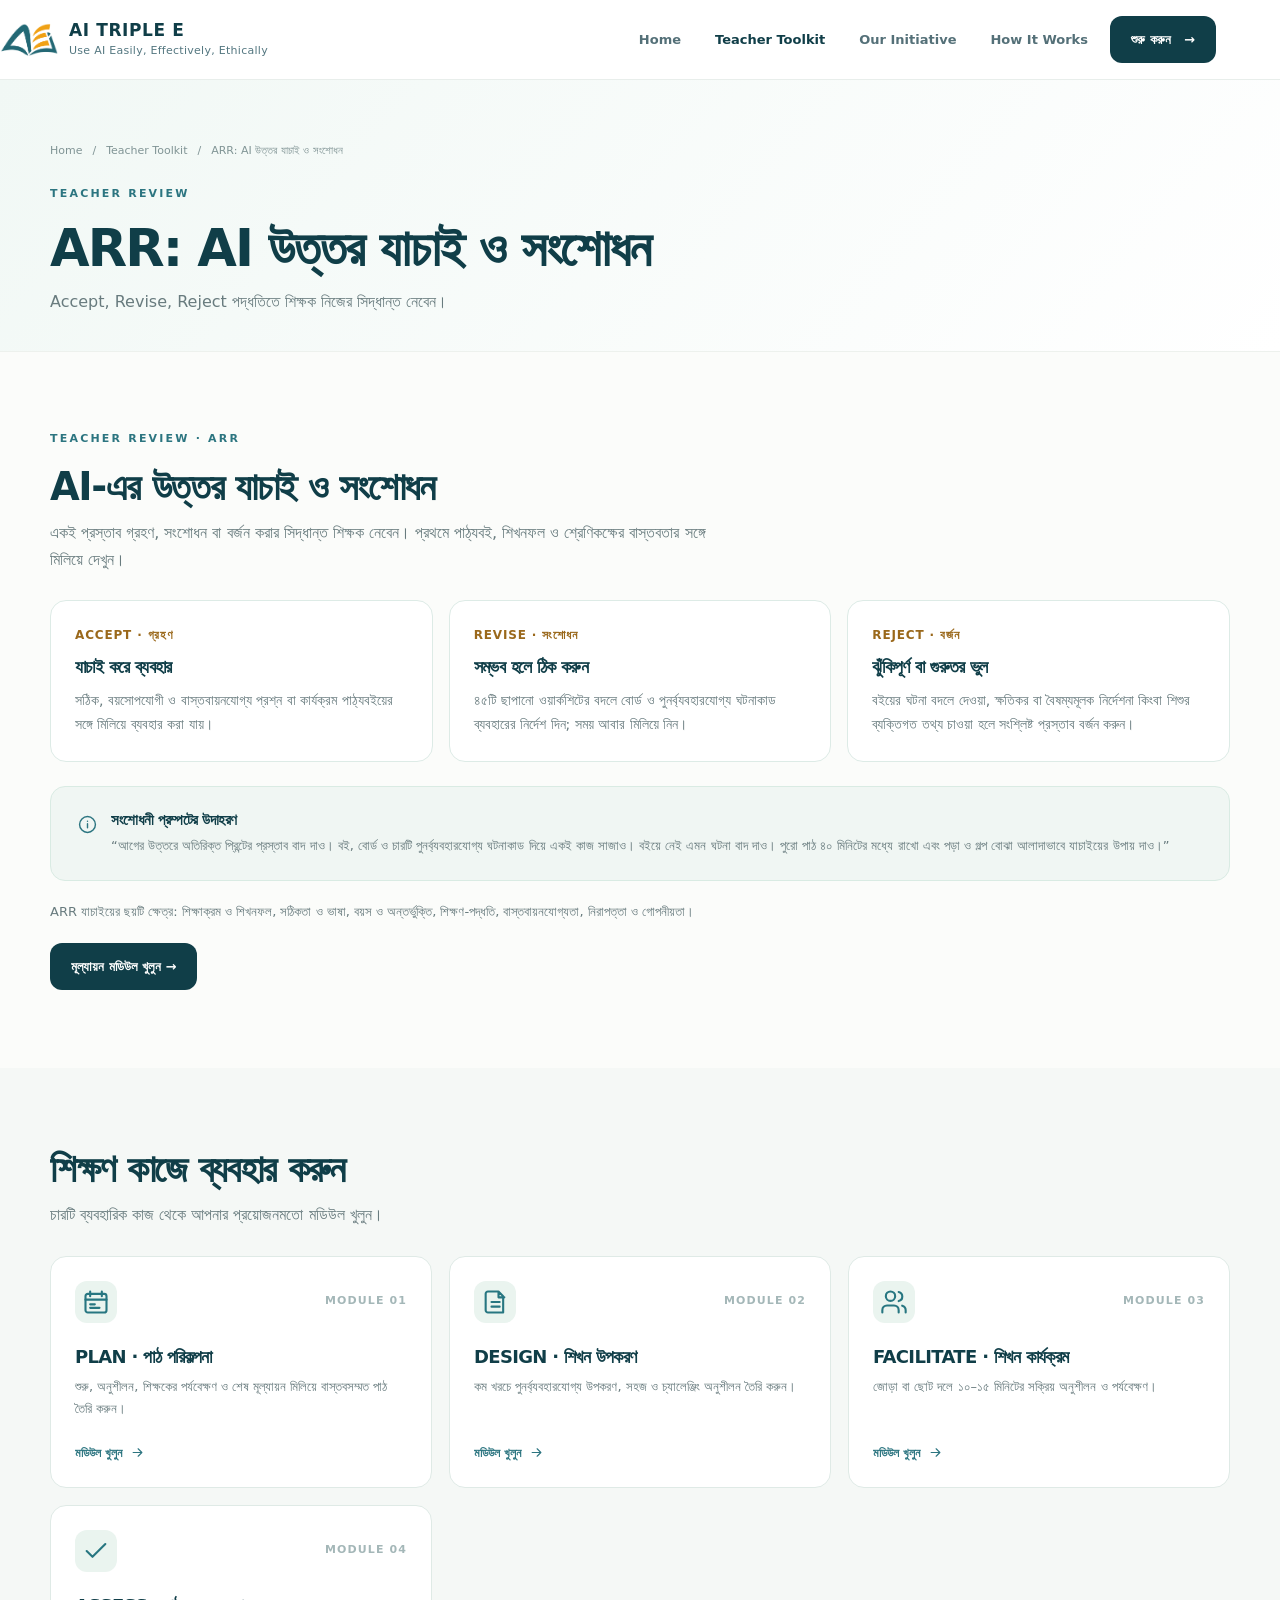
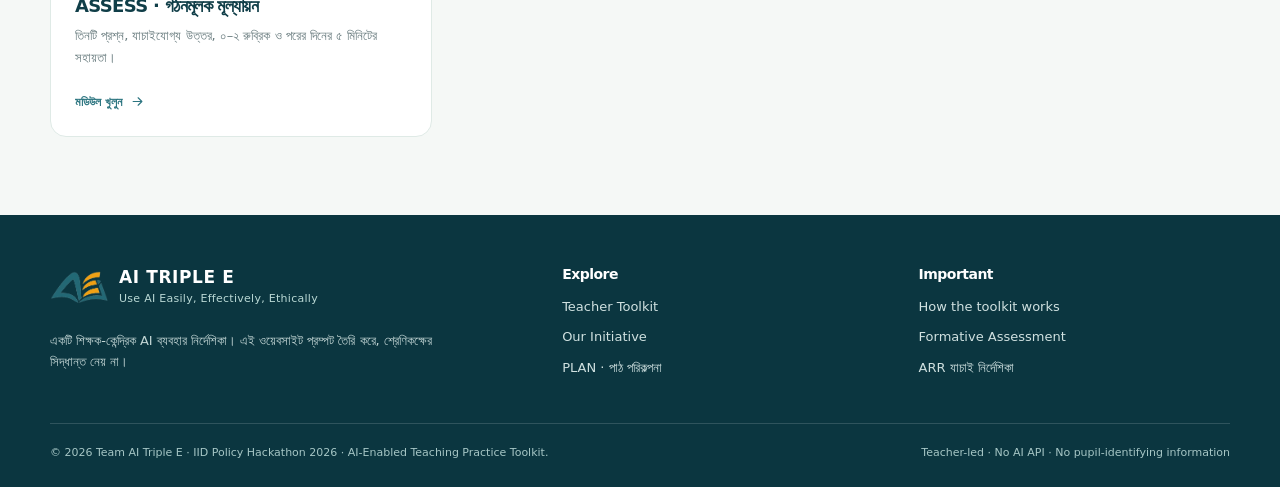
==== arr.html @ d8621226 "Add files via upload" ====
<!doctype html><html lang="bn"><head><meta charset="utf-8"/><meta content="width=device-width, initial-scale=1" name="viewport"/><meta content="#103e48" name="theme-color"/><meta content="AI Triple E: a teacher-led prompt toolkit for Bangladesh primary classrooms." name="description"/><title>ARR: AI উত্তর যাচাই ও সংশোধন | AI Triple E</title><link href="assets/img/logo-mark.png" rel="icon" type="image/png"/><link href="assets/css/site.css" rel="stylesheet"/></head><body><a href="#main" class="skip">মূল অংশে যান</a><header class="site-header"><div class="wrap--wide header-inner"><a aria-label="AI Triple E homepage" class="brand" href="index.html"><img alt="" class="brand-mark" src="assets/img/logo-mark.png"/><span class="brand-words"><strong>AI TRIPLE E</strong><small>Use AI Easily, Effectively, Ethically</small></span></a><nav aria-label="Main navigation" class="main-nav" id="main-nav"><a href="index.html">Home</a><a aria-current="page" href="toolkit.html">Teacher Toolkit</a><a href="initiative.html">Our Initiative</a><a href="toolkit.html#how">How It Works</a></nav><div class="header-actions"><a class="nav-btn" href="toolkit.html">শুরু করুন   →</a><button aria-controls="main-nav" aria-expanded="false" aria-label="Open menu" class="menu-btn" id="menu-toggle"></button></div></div></header><main id="main"><section class="page-head"><div class="wrap"><div class="breadcrumb"><a href="index.html">Home</a><span>/</span><a href="toolkit.html">Teacher Toolkit</a><span>/</span>ARR: AI উত্তর যাচাই ও সংশোধন</div><div class="eyebrow" style="margin-top:25px">TEACHER REVIEW</div><h1>ARR: AI উত্তর যাচাই ও সংশোধন</h1><p>Accept, Revise, Reject পদ্ধতিতে শিক্ষক নিজের সিদ্ধান্ত নেবেন।</p></div></section><section aria-labelledby="arr-revision-heading" class="section teacher-guidance" >
<div class="wrap">
<div class="section-head"><div>
<div class="eyebrow">TEACHER REVIEW · ARR</div>
<h2 id="arr-revision-heading">AI-এর উত্তর যাচাই ও সংশোধন</h2>
<p>একই প্রস্তাব গ্রহণ, সংশোধন বা বর্জন করার সিদ্ধান্ত শিক্ষক নেবেন। প্রথমে পাঠ্যবই, শিখনফল ও শ্রেণিকক্ষের বাস্তবতার সঙ্গে মিলিয়ে দেখুন।</p>
</div></div>
<div class="teaching-guide-grid teaching-guide-grid--three">
<div class="teaching-guide-card"><span>ACCEPT · গ্রহণ</span><h3>যাচাই করে ব্যবহার</h3><p>সঠিক, বয়সোপযোগী ও বাস্তবায়নযোগ্য প্রশ্ন বা কার্যক্রম পাঠ্যবইয়ের সঙ্গে মিলিয়ে ব্যবহার করা যায়।</p></div>
<div class="teaching-guide-card"><span>REVISE · সংশোধন</span><h3>সম্ভব হলে ঠিক করুন</h3><p>৪৫টি ছাপানো ওয়ার্কশিটের বদলে বোর্ড ও পুনর্ব্যবহারযোগ্য ঘটনাকাড ব্যবহারের নির্দেশ দিন; সময় আবার মিলিয়ে নিন।</p></div>
<div class="teaching-guide-card"><span>REJECT · বর্জন</span><h3>ঝুঁকিপূর্ণ বা গুরুতর ভুল</h3><p>বইয়ের ঘটনা বদলে দেওয়া, ক্ষতিকর বা বৈষম্যমূলক নির্দেশনা কিংবা শিশুর ব্যক্তিগত তথ্য চাওয়া হলে সংশ্লিষ্ট প্রস্তাব বর্জন করুন।</p></div>
</div>
<div class="info-panel" style="margin-top:24px"><span data-icon="info"></span><div>
<h3>সংশোধনী প্রম্পটের উদাহরণ</h3>
<p>“আগের উত্তরে অতিরিক্ত প্রিন্টের প্রস্তাব বাদ দাও। বই, বোর্ড ও চারটি পুনর্ব্যবহারযোগ্য ঘটনাকাড দিয়ে একই কাজ সাজাও। বইয়ে নেই এমন ঘটনা বাদ দাও। পুরো পাঠ ৪০ মিনিটের মধ্যে রাখো এবং পড়া ও গল্প বোঝা আলাদাভাবে যাচাইয়ের উপায় দাও।”</p>
</div></div>
<p class="teacher-guide-footnote">ARR যাচাইয়ের ছয়টি ক্ষেত্র: শিক্ষাক্রম ও শিখনফল, সঠিকতা ও ভাষা, বয়স ও অন্তর্ভুক্তি, শিক্ষণ-পদ্ধতি, বাস্তবায়নযোগ্যতা, নিরাপত্তা ও গোপনীয়তা।</p>
<a class="btn btn--primary" href="assess.html">মূল্যায়ন মডিউল খুলুন →</a>
</div>
</section><section class="section surface-soft"><div class="wrap"><div class="section-head"><div><h2>শিক্ষণ কাজে ব্যবহার করুন</h2><p>চারটি ব্যবহারিক কাজ থেকে আপনার প্রয়োজনমতো মডিউল খুলুন।</p></div></div><div id="module-grid" class="modules-grid"></div></div></section></main><footer class="footer"><div class="wrap footer-main"><div><div class="brand" style="margin-bottom:20px"><img alt="" class="brand-mark" src="assets/img/logo-mark.png"><div class="brand-words"><strong style="color:#fff">AI TRIPLE E</strong><small style="color:#b9d8d4">Use AI Easily, Effectively, Ethically</small></div></img></div><p>একটি শিক্ষক-কেন্দ্রিক AI ব্যবহার নির্দেশিকা। এই ওয়েবসাইট প্রম্পট তৈরি করে, শ্রেণিকক্ষের সিদ্ধান্ত নেয় না।</p></div><div><h3>Explore</h3><a href="toolkit.html">Teacher Toolkit</a><a href="initiative.html">Our Initiative</a><a href="plan.html">PLAN · পাঠ পরিকল্পনা</a></div><div><h3>Important</h3><a href="toolkit.html#how">How the toolkit works</a><a href="assess.html">Formative Assessment</a><a href="arr.html">ARR যাচাই নির্দেশিকা</a></div></div><div class="wrap footer-bottom"><span>© <span data-current-year="">2026</span> Team AI Triple E · IID Policy Hackathon 2026 · AI-Enabled Teaching Practice Toolkit.</span><span>Teacher-led · No AI API · No pupil-identifying information</span></div></footer><script defer src="assets/js/data.js"></script><script defer src="assets/js/ui.js"></script></body></html>
---- assets/css/site.css ----
:root{--ink:#103e48;--ink2:#164d57;--teal:#2c7580;--teal2:#eaf4f2;--orange:#f3a61a;--orange2:#fff4de;--paper:#fbfcfa;--white:#fff;--muted:#687b7e;--line:#dde7e4;--line2:#c7dad4;--soft:#f3f7f5;--shadow:0 18px 60px rgba(15,55,60,.075);--radius:18px;--navh:80px}
*,*:before,*:after{box-sizing:border-box}html{scroll-behavior:smooth}body{margin:0;background:var(--paper);color:#183b43;font:16px/1.67 Inter,"Noto Sans Bengali",system-ui,-apple-system,BlinkMacSystemFont,"Segoe UI",sans-serif;-webkit-font-smoothing:antialiased}button,input,textarea,select{font:inherit}a{color:inherit;text-decoration:none}button{cursor:pointer}img{display:block;max-width:100%}svg{display:block}h1,h2,h3,h4,p{margin-top:0}h1,h2,h3{color:var(--ink);letter-spacing:-.037em}h1{font-size:clamp(2.3rem,4.65vw,4.55rem);line-height:1.12}h2{font-size:clamp(1.65rem,3vw,2.7rem);line-height:1.22}h3{font-size:1.2rem;line-height:1.36}p{color:var(--muted)}ul{padding-left:1.3em}.wrap{width:min(1180px,calc(100% - 64px));margin:auto}.wrap--wide{width:min(1250px,calc(100% - 64px))}.eyebrow{font-size:11px;letter-spacing:.2em;font-weight:800;text-transform:uppercase;color:var(--teal);margin-bottom:16px}.eyebrow--white{color:#b9d8d6}.section{padding:78px 0}.section--tight{padding:56px 0}.section-head{display:flex;align-items:end;justify-content:space-between;gap:22px;margin-bottom:27px}.section-head h2{margin-bottom:9px}.section-head p{margin-bottom:0;max-width:670px}.small{font-size:13px}.muted{color:var(--muted)}.top-caption{font-size:12px;letter-spacing:.06em}.accent{color:var(--teal)}.orange{color:var(--orange)}.lead{font-size:18px;line-height:1.8;max-width:640px}.skip{position:absolute;left:-9999px;top:8px;z-index:9999;background:#fff;padding:12px}.skip:focus{left:12px}
.site-header{height:var(--navh);background:#fff;border-bottom:1px solid #e8eeeb;position:sticky;top:0;z-index:70}.header-inner{display:flex;align-items:center;justify-content:space-between;height:100%;gap:22px}.brand{display:flex;align-items:center;gap:11px;min-width:0}.brand-mark{width:58px;height:45px;object-fit:contain}.brand-words{line-height:1.16}.brand-words strong{display:block;font-size:17px;letter-spacing:.035em;color:var(--ink);font-weight:850}.brand-words small{display:block;font-size:11px;letter-spacing:.025em;color:#547780;margin-top:5px}.main-nav{display:flex;align-items:center;gap:34px;margin-left:auto}.main-nav a{font-size:13px;color:#547078;font-weight:650;transition:color .2s}.main-nav a:hover,.main-nav a[aria-current="page"]{color:var(--ink)}.header-actions{display:flex;gap:10px;align-items:center}.nav-btn,.btn{border:1px solid transparent;border-radius:12px;display:inline-flex;align-items:center;justify-content:center;gap:10px;min-height:47px;padding:11px 20px;font-weight:730;font-size:13px;white-space:nowrap;transition:background .18s,border-color .18s,transform .18s,color .18s}.nav-btn:hover,.btn:hover{transform:translateY(-1px)}.nav-btn{background:var(--ink);color:#fff}.nav-btn:hover,.btn--primary:hover{background:#245966}.btn--primary{background:var(--ink);color:#fff}.btn--outline{background:#fff;border-color:#b7cfca;color:var(--ink)}.btn--outline:hover{background:#f5faf7;border-color:#8db6b0}.btn--soft{background:var(--soft);color:var(--ink);border-color:var(--line)}.btn--quiet{background:transparent;color:var(--ink);border-color:transparent}.btn--orange{background:var(--orange);color:#163d43}.btn--orange:hover{background:#efb23c}.btn--block{width:100%}.btn--sm{min-height:39px;padding:9px 14px}.btn:disabled{opacity:.46;cursor:not-allowed;transform:none}.menu-btn{display:none;min-height:44px;min-width:44px;background:#fff;border:1px solid var(--line);border-radius:10px;color:var(--ink);padding:8px}.icon{width:19px;height:19px;flex:none;stroke:currentColor;stroke-width:1.8;fill:none;stroke-linecap:round;stroke-linejoin:round;display:inline-block;vertical-align:middle}.icon--lg{width:28px;height:28px}.icon--xl{width:34px;height:34px}.icon--sm{width:15px;height:15px}.pill{display:inline-flex;align-items:center;gap:8px;border:1px solid var(--line);border-radius:100px;padding:7px 12px;color:#4c7277;font-size:11px;font-weight:700;background:rgba(255,255,255,.92)}.label-caps{font-size:11px;font-weight:800;letter-spacing:.13em;text-transform:uppercase;color:#607b7f}
.home-hero{padding:88px 0 72px;background:radial-gradient(ellipse at 7% 5%,#edf6f2 0,transparent 48%),linear-gradient(115deg,#fbfcfb 58%,#f6f8f1);border-bottom:1px solid var(--line);overflow:hidden}.hero-grid{display:grid;grid-template-columns:1.04fr .96fr;gap:70px;align-items:center}.hero-eyebrow{display:inline-flex;align-items:center;gap:10px;background:#e9f3ef;color:#246c71;border:1px solid #d9e9e2;border-radius:50px;padding:9px 14px;font-size:11px;font-weight:800;letter-spacing:.13em;text-transform:uppercase;margin-bottom:25px}.hero-eyebrow .spark{width:6px;height:6px;border-radius:50%;background:var(--orange)}.hero-copy h1{margin-bottom:22px}.hero-copy h1 span{color:var(--teal)}.hero-copy p{max-width:570px;margin-bottom:28px}.hero-cta{display:flex;flex-wrap:wrap;gap:12px;align-items:center}.hero-support{display:flex;align-items:center;gap:14px;flex-wrap:wrap;margin-top:27px}.hero-support span{font-size:12px;color:#638084}.hero-support b{color:#24545b}.hero-visual{position:relative;max-width:520px;width:100%;margin-inline:auto}.visual-halo{position:absolute;width:540px;height:540px;border-radius:50%;background:linear-gradient(155deg,#dcebe3,#fff7e8);top:-60px;left:15px;filter:blur(5px);opacity:.75}.workbench{position:relative;background:#fff;border:1px solid #dce8e2;border-radius:23px;box-shadow:0 30px 75px rgba(11,62,67,.14);padding:26px;transform:rotate(0deg)}.workbench-head{display:flex;align-items:center;gap:13px;padding-bottom:20px;border-bottom:1px solid var(--line)}.workbench-icon{width:46px;height:46px;border-radius:13px;background:#eaf4ef;display:flex;align-items:center;justify-content:center;color:var(--teal)}.workbench-head strong{font-size:16px;color:var(--ink);line-height:1.3}.workbench-head small{display:block;color:#809395;font-size:11px;margin-top:3px}.workbench-steps{display:grid;grid-template-columns:repeat(3,1fr);gap:7px;padding:20px 0}.workbench-step{font-size:10px;font-weight:750;color:#92a2a2;display:flex;align-items:center;gap:6px}.workbench-step .round{border-radius:50%;width:22px;height:22px;background:#eaf0ec;display:inline-flex;align-items:center;justify-content:center;color:#718a8c}.workbench-step.is-active{color:var(--ink)}.workbench-step.is-active .round{background:var(--teal);color:#fff}.demo-field{margin-bottom:13px}.demo-label{height:8px;width:88px;background:#a4b8b6;border-radius:30px;margin-bottom:8px}.demo-control{border:1px solid #dce9e5;border-radius:9px;padding:11px 13px;font-size:12px;color:#3c6169;background:#fbfdfb;display:flex;justify-content:space-between;align-items:center}.demo-field.split{display:grid;grid-template-columns:1fr 1fr;gap:12px}.demo-field.split .demo-label{width:60px}.workbench-btn{margin-top:17px;background:#0f4851;color:white;padding:13px;border-radius:9px;display:flex;align-items:center;justify-content:center;gap:9px;font-size:12px;font-weight:800}.float-tag{position:absolute;right:-23px;bottom:56px;background:#fff;border:1px solid #e5ede9;border-radius:12px;padding:13px 15px;box-shadow:0 12px 30px rgba(12,60,62,.12);display:flex;align-items:center;gap:9px;color:#245962;font-size:12px;font-weight:800}.float-tag svg{color:#2c8b7b}.mini-rule{margin-top:18px;height:1px;background:var(--line)}
.path-section{background:#fff}.path-grid{display:grid;grid-template-columns:1fr 1fr;gap:22px}.path-card{position:relative;background:#f7faf9;border:1px solid #e3ebe8;border-radius:20px;padding:34px;min-height:285px;overflow:hidden;transition:transform .2s,box-shadow .2s}.path-card:hover{transform:translateY(-3px);box-shadow:var(--shadow)}.path-card--amber{background:#fff9ef;border-color:#f2e7d4}.path-card .path-icon{width:52px;height:52px;border-radius:15px;background:#e1f0eb;color:#2d7881;display:grid;place-items:center;margin-bottom:22px}.path-card--amber .path-icon{background:#ffebc0;color:#ad6c16}.path-card h3{font-size:23px;margin:0 0 10px}.path-card p{font-size:14px;max-width:420px;margin-bottom:24px}.arrow-link{display:inline-flex;align-items:center;gap:10px;color:var(--ink);font-weight:800;font-size:13px}.path-card--amber .arrow-link{color:#986117}.path-counter{position:absolute;top:28px;right:32px;font-weight:800;font-size:12px;letter-spacing:.1em;opacity:.45}.modules-grid{display:grid;grid-template-columns:repeat(3,1fr);gap:17px}.module-card{background:white;border:1px solid #dfeae6;border-radius:16px;padding:24px;position:relative;min-height:232px;display:flex;flex-direction:column;transition:box-shadow .18s,transform .18s,border-color .18s}.module-card:hover{box-shadow:0 17px 35px rgba(16,57,60,.09);transform:translateY(-3px);border-color:#b8d0c8}.module-card-top{display:flex;align-items:center;justify-content:space-between;margin-bottom:22px}.module-card-icon{width:42px;height:42px;display:flex;align-items:center;justify-content:center;background:#eaf4ef;border-radius:12px;color:#277681}.module-card-no{font-size:11px;font-weight:800;color:#a4b7b8;letter-spacing:.1em}.module-card h3{font-size:18px;margin:0 0 7px}.module-card .sub{font-size:13px;line-height:1.7;margin:0 0 20px;flex:1}.module-card .go{font-size:12px;font-weight:800;color:var(--teal);display:inline-flex;gap:8px;align-items:center}.surface-soft{background:#f5f8f6}.how-grid{display:grid;grid-template-columns:repeat(4,1fr);gap:20px}.how-step{padding:8px 14px 8px 0}.how-step span{display:block;color:var(--orange);font-size:12px;font-weight:800;letter-spacing:.1em;margin-bottom:14px}.how-step h3{font-size:17px;margin-bottom:7px}.how-step p{font-size:13px;line-height:1.75}.ethics-strip{background:var(--ink);color:#fff;padding:30px 0}.ethics-inner{display:flex;align-items:center;gap:20px}.ethics-inner .ethics-ico{width:54px;height:54px;display:grid;place-items:center;background:#275d64;border-radius:14px;color:#e2f3ed}.ethics-inner strong{font-size:17px;display:block;margin-bottom:4px}.ethics-inner p{font-size:12px;color:#c3d9d8;margin:0}.ethics-inner .btn{margin-left:auto;flex:none}.footer{background:#0b3640;color:#d6e4e1;padding:50px 0 25px}.footer-main{display:grid;grid-template-columns:1.5fr 1fr 1fr;gap:45px}.footer h3{color:#fff;font-size:14px;margin-bottom:12px}.footer p{color:#c2d5d4;font-size:13px;max-width:410px}.footer a{display:block;color:#d0e1e0;font-size:13px;margin:9px 0}.footer-bottom{border-top:1px solid rgba(255,255,255,.15);padding-top:20px;margin-top:35px;color:#a6c6c5;font-size:11px;display:flex;justify-content:space-between;gap:15px;flex-wrap:wrap}
.page-head{padding:62px 0 35px;background:linear-gradient(130deg,#f1f8f5,#fff);border-bottom:1px solid #edf1ed}.page-head h1{font-size:clamp(2.1rem,4vw,3.2rem);margin:12px 0}.page-head p{max-width:720px;margin:0}.breadcrumb{display:flex;gap:10px;align-items:center;font-size:11px;color:#809495;flex-wrap:wrap}.breadcrumb a:hover{color:var(--teal)}.intro-text{max-width:770px;margin-top:12px}.filter-row{display:flex;gap:9px;flex-wrap:wrap;margin:24px 0 0}.filter-chip{font-size:12px;border:1px solid var(--line);padding:9px 15px;border-radius:50px;background:#fff;color:#496a72;font-weight:700}.filter-chip.is-selected{color:#fff;background:var(--ink);border-color:var(--ink)}.info-panel{background:#f0f6f3;border:1px solid #d9ebe3;border-radius:15px;padding:23px 27px;display:flex;align-items:start;gap:14px}.info-panel svg{color:var(--teal);flex:none;margin-top:3px}.info-panel h3{font-size:15px;margin:0 0 5px}.info-panel p{margin:0;font-size:13px;line-height:1.7}
.module-shell{display:grid;grid-template-columns:255px minmax(0,1fr);gap:40px;align-items:start;padding-top:42px;padding-bottom:95px}.module-sidebar{position:sticky;top:110px}.back-link{display:inline-flex;align-items:center;gap:8px;color:#5e7980;font-size:12px;font-weight:750;margin-bottom:20px}.module-menu{background:#fff;border:1px solid var(--line);border-radius:16px;padding:19px 12px}.module-menu-title{font-size:10px;font-weight:850;letter-spacing:.14em;color:#8ea3a3;text-transform:uppercase;margin:0 13px 12px}.module-menu a{display:flex;align-items:center;gap:11px;padding:12px 13px;border-radius:9px;font-size:12px;color:#547178;font-weight:700;line-height:1.4}.module-menu a:hover{background:#f1f7f4;color:var(--ink)}.module-menu a.is-active{background:#eaf4ee;color:#175d66}.module-menu a b{font-size:10px;font-weight:850;color:#95aaab}.sidebar-help{margin-top:17px;border:1px solid var(--line);background:#fff;border-radius:14px;padding:19px}.sidebar-help h3{font-size:14px;margin:0 0 8px}.sidebar-help p{font-size:12px;line-height:1.65;margin:0 0 13px}.sidebar-help a{font-size:12px;font-weight:750;color:var(--teal)}
.module-main{min-width:0}.module-header{display:flex;align-items:start;gap:20px;justify-content:space-between}.module-header h1{font-size:clamp(2rem,3.25vw,3rem);margin:13px 0 10px}.module-header p{font-size:15px;max-width:680px;margin-bottom:0}.language-toggle{border:1px solid var(--line);border-radius:10px;padding:4px;background:#fff;display:flex;align-items:center;flex:none}.language-toggle button{border:0;background:transparent;font-size:11px;color:#82999b;padding:7px 10px;font-weight:750;border-radius:7px}.language-toggle button.is-active{background:#e7f2ed;color:var(--ink)}.module-steps{display:grid;grid-template-columns:repeat(3,1fr);gap:12px;margin:32px 0 24px}.module-step{display:flex;align-items:center;gap:11px;padding:13px 15px;background:#fff;border:1px solid #e6ece9;border-radius:11px;color:#819597;font-size:12px;font-weight:730}.module-step .bubble{width:27px;height:27px;display:grid;place-items:center;border-radius:50%;background:#edf2ef;color:#8ba2a3;font-size:11px;font-weight:850}.module-step.is-active{border-color:#9dc8bd;background:#f0f7f3;color:#194e57}.module-step.is-active .bubble,.module-step.is-complete .bubble{background:var(--teal);color:#fff}.module-step.is-complete{color:#427f7d}.module-card-main{background:#fff;border:1px solid var(--line);border-radius:18px;box-shadow:0 16px 47px rgba(15,55,60,.042);overflow:hidden}.module-card-bar{padding:26px 30px 22px;border-bottom:1px solid #edf2ee;display:flex;align-items:start;justify-content:space-between;gap:15px}.module-card-bar h2{font-size:22px;margin:0 0 5px}.module-card-bar p{font-size:13px;margin:0}.step-count{font-size:11px;border:1px solid var(--line);background:#f9fbfa;border-radius:50px;padding:7px 11px;color:#758f91;white-space:nowrap}.form-content{padding:28px 30px 30px}.fields{display:grid;grid-template-columns:1fr 1fr;gap:19px 19px}.field{display:flex;flex-direction:column;gap:7px;min-width:0}.field.full{grid-column:1/-1}.field label,.field-label{color:#29535d;font-size:12px;font-weight:800;line-height:1.4}.field .required{color:#bb6613}.field input,.field select,.field textarea{width:100%;background:#fff;border:1px solid #ceddd9;color:#184650;border-radius:9px;padding:11px 13px;min-height:47px;font-size:13px;outline:0}.field textarea{min-height:99px;resize:vertical;line-height:1.65}.field input:focus,.field select:focus,.field textarea:focus{border-color:#408c8a;box-shadow:0 0 0 3px rgba(56,132,126,.13)}.field input::placeholder,.field textarea::placeholder{color:#9babad}.field .hint{font-size:11px;line-height:1.65;color:#8b9fa0}.field-error{color:#a64f1b;font-size:11px;display:none}.field.invalid input,.field.invalid textarea,.field.invalid select{border-color:#b75f4c}.field.invalid .field-error{display:block}.form-kicker{font-size:10px;color:#84a0a0;letter-spacing:.11em;text-transform:uppercase;font-weight:850;margin:26px 0 16px}.form-kicker:first-child{margin-top:0}.chip-group{display:flex;flex-wrap:wrap;gap:9px}.chip{display:inline-flex;align-items:center;gap:8px;border:1px solid #d5e3dd;background:#fff;border-radius:9px;padding:10px 13px;color:#567279;font-size:12px;font-weight:700;cursor:pointer;user-select:none}.chip input{position:absolute;opacity:0;pointer-events:none}.chip:has(input:checked){background:#eaf5ee;color:#185663;border-color:#a7d1c1}.chip .check-mini{display:inline-grid;place-items:center;width:16px;height:16px;border:1px solid #aec4c0;border-radius:4px;font-size:11px;color:transparent}.chip:has(input:checked) .check-mini{background:var(--teal);border-color:var(--teal);color:#fff}.chip:focus-within{outline:3px solid rgba(45,116,128,.2)}.field-group{margin-top:24px}.field-group .field-label{display:block;margin-bottom:10px}.advanced{border-top:1px solid var(--line);margin-top:26px;padding-top:20px}.advanced summary{list-style:none;display:flex;align-items:center;justify-content:space-between;color:#315e66;font-size:13px;font-weight:800;cursor:pointer}.advanced summary::-webkit-details-marker{display:none}.advanced summary .chev{transition:transform .2s}.advanced[open] summary .chev{transform:rotate(180deg)}.advanced-inner{padding-top:19px}.form-actions{display:flex;justify-content:space-between;gap:12px;align-items:center;padding-top:26px;margin-top:27px;border-top:1px solid var(--line)}.form-actions .action-right{display:flex;gap:11px}.safety-note{display:flex;align-items:start;gap:10px;padding:14px 17px;margin-top:17px;background:#f3f7f6;border:1px solid #e4ede7;border-radius:11px;font-size:11px;color:#5f797e;line-height:1.7}.safety-note svg{color:#58847e;flex:none;margin-top:1px}.guide-card{background:#fff;border:1px solid var(--line);border-radius:16px;overflow:hidden;margin-bottom:20px}.guide-trigger{display:flex;align-items:center;gap:14px;padding:15px 20px;cursor:pointer;list-style:none}.guide-trigger::-webkit-details-marker{display:none}.guide-play{width:43px;height:43px;display:grid;place-items:center;border-radius:12px;background:#fff0d5;color:#b47c17;flex:none}.guide-trigger strong{display:block;color:#2b555b;font-size:13px}.guide-trigger small{display:block;color:#84999a;font-size:11px}.guide-trigger .chev{margin-left:auto;color:#84999a}.guide-body{padding:18px 23px 24px;border-top:1px solid var(--line);background:#fafdfa}.guide-body ol{margin:10px 0 0;padding-left:22px;font-size:12px;color:#607c80;line-height:2}.guide-placeholder{padding:18px;border:1px dashed #d4dfd9;border-radius:10px;background:#fff9ec;display:flex;gap:11px;align-items:center;color:#846321;font-size:12px}
.result-shell{padding:45px 0 90px}.result-top{display:flex;align-items:start;justify-content:space-between;gap:16px;margin-bottom:25px}.result-top h1{font-size:clamp(2rem,3.5vw,3rem);margin:12px 0 7px}.result-top p{font-size:14px;margin:0}.result-grid{display:grid;grid-template-columns:minmax(0,1.35fr) minmax(330px,.65fr);gap:23px;align-items:start}.result-card{background:#fff;border:1px solid var(--line);border-radius:18px;overflow:hidden}.result-card-head{padding:21px 24px;border-bottom:1px solid var(--line);display:flex;align-items:center;justify-content:space-between;gap:15px}.result-card-head h2{font-size:19px;margin:0}.result-card-body{padding:23px 24px}.prompt-segment{border-left:3px solid #91bcb0;padding:0 0 0 15px;margin:0 0 17px}.prompt-segment strong{display:block;color:#277481;font-size:10px;letter-spacing:.13em;margin-bottom:5px}.prompt-segment p{font-size:12px;color:#466a70;line-height:1.75;margin:0;white-space:pre-wrap}.prompt-textarea{min-height:600px;width:100%;border:1px solid #d7e4df;border-radius:12px;padding:18px 19px;font:12px/1.8 ui-monospace,SFMono-Regular,Consolas,monospace;color:#284f58;resize:vertical;background:#fbfdfc}.prompt-textarea:focus{outline:3px solid rgba(51,131,123,.18);border-color:#7bb9ac}.result-actions{display:flex;gap:9px;flex-wrap:wrap;margin-top:14px}.status-message{font-size:11px;color:#2f8178;margin-top:11px;min-height:18px}.review-lede{background:#f1f8f4;border:1px solid #dfebe3;padding:14px 16px;border-radius:11px;display:flex;gap:10px;align-items:start;margin-bottom:19px}.review-lede p{font-size:11px;line-height:1.7;margin:0;color:#54777b}.review-check{border-bottom:1px solid #eef3f0;padding:11px 0;display:flex;gap:11px;align-items:start;font-size:12px;color:#496b70;line-height:1.6;cursor:pointer}.review-check input{width:16px;height:16px;accent-color:var(--teal);margin-top:3px;flex:none}.review-check:last-child{border:0}.decision-row{display:grid;grid-template-columns:repeat(3,1fr);gap:8px;margin-top:12px}.decision{font-size:11px;color:#52757b;border:1px solid #dce8e3;background:#fff;border-radius:9px;padding:11px 8px;text-align:center;font-weight:800;cursor:pointer}.decision.is-selected{border-color:#51958a;color:#145560;background:#eaf5f0}.review-note{width:100%;border:1px solid #d5e2dd;border-radius:10px;min-height:83px;margin-top:11px;padding:11px 13px;font-size:12px;resize:vertical}.decision-help{background:#f9f5ee;color:#89714c;border-radius:9px;padding:12px;font-size:11px;line-height:1.7;margin-top:13px}.decision-help--accept{background:#eef7f1;color:#406c52}.decision-help--reject{background:#fff1ed;color:#985b4e}.empty-state{margin:50px auto;max-width:600px;text-align:center;background:#fff;border:1px solid var(--line);border-radius:19px;padding:50px}.empty-state svg{color:var(--teal);margin:auto auto 13px}.empty-state h1{font-size:26px;margin-bottom:10px}.empty-state p{font-size:14px}
.initiative-hero{padding:78px 0 60px;background:#eff6f2}.initiative-hero .eyebrow{margin-bottom:13px}.initiative-hero h1{font-size:clamp(2.3rem,4vw,3.6rem);max-width:860px}.initiative-columns{display:grid;grid-template-columns:1fr 1fr;gap:28px}.initiative-box{background:#fff;border:1px solid var(--line);border-radius:17px;padding:30px}.initiative-box h3{font-size:22px}.initiative-box li{color:#5c777a;font-size:14px;margin-bottom:11px}.initiative-note{font-size:12px;background:#fff8eb;border-left:3px solid var(--orange);padding:13px 16px;color:#896b36}.timeline{display:grid;grid-template-columns:repeat(3,1fr);gap:15px}.timeline-step{background:#fff;border:1px solid var(--line);padding:24px;border-radius:13px}.timeline-step .no{color:var(--teal);font-size:12px;font-weight:800}.timeline-step h3{font-size:17px;margin:8px 0}.timeline-step p{font-size:13px;margin-bottom:0}
@media(max-width:1050px){.wrap,.wrap--wide{width:min(100% - 40px,1180px)}.main-nav{gap:17px}.main-nav a{font-size:12px}.hero-grid{gap:32px}.module-shell{grid-template-columns:205px minmax(0,1fr);gap:25px}.result-grid{grid-template-columns:1fr 340px}.float-tag{right:1px}}@media(max-width:800px){:root{--navh:72px}.site-header{height:72px}.main-nav{display:none;position:absolute;top:72px;left:0;right:0;background:#fff;border-bottom:1px solid var(--line);padding:16px 24px;flex-direction:column;align-items:stretch;gap:4px;box-shadow:0 14px 30px rgba(16,50,50,.07)}.main-nav.is-open{display:flex}.main-nav a{padding:12px;font-size:14px}.menu-btn{display:block}.header-actions .nav-btn{display:none}.hero-grid,.path-grid,.initiative-columns{grid-template-columns:1fr}.home-hero{padding:60px 0}.hero-visual{max-width:500px;margin-top:22px}.modules-grid{grid-template-columns:repeat(2,1fr)}.how-grid{grid-template-columns:repeat(2,1fr)}.module-shell{grid-template-columns:1fr;gap:0}.module-sidebar{position:static}.module-menu{display:none}.sidebar-help{display:none}.back-link{margin-bottom:22px}.module-header{margin-top:8px}.result-grid{grid-template-columns:1fr}.result-grid .result-card:nth-child(2){order:1}.footer-main{grid-template-columns:1.5fr 1fr}.timeline{grid-template-columns:1fr 1fr}}@media(max-width:520px){body{font-size:14px}.wrap,.wrap--wide{width:calc(100% - 34px)}.brand-mark{width:45px;height:38px}.brand-words strong{font-size:14px}.brand-words small{font-size:9px}.site-header{height:68px}:root{--navh:68px}.main-nav{top:68px}.section{padding:50px 0}.section--tight{padding:40px 0}.hero-copy h1{font-size:2.45rem}.lead{font-size:15px}.hero-eyebrow{font-size:9px}.hero-cta{display:grid;grid-template-columns:1fr}.hero-cta .btn{width:100%}.hero-support{gap:9px}.hero-support span{font-size:10px}.home-hero{padding:52px 0}.workbench{padding:20px 17px;border-radius:18px}.visual-halo{width:100%;height:100%}.workbench-head strong{font-size:14px}.float-tag{bottom:-17px;right:8px;padding:10px;font-size:10px}.path-card{padding:24px;min-height:0}.path-card h3{font-size:21px}.section-head{align-items:start;flex-direction:column}.section-head .btn{width:100%}.modules-grid{grid-template-columns:1fr 1fr;gap:10px}.module-card{padding:16px;min-height:214px}.module-card h3{font-size:14px}.module-card .sub{font-size:11px}.module-card-top{margin-bottom:15px}.module-card-icon{width:36px;height:36px}.how-grid{gap:7px}.how-step{padding-right:3px}.how-step h3{font-size:14px}.how-step p{font-size:12px}.ethics-inner{align-items:flex-start;flex-wrap:wrap}.ethics-inner .btn{margin:10px 0 0;width:100%}.footer-main{grid-template-columns:1fr 1fr;gap:22px}.footer-main>div:first-child{grid-column:1/-1}.page-head{padding:43px 0 26px}.module-shell{padding-top:30px}.module-header h1{font-size:2.1rem}.module-header p{font-size:13px}.language-toggle{margin-top:3px}.module-steps{gap:5px;margin:24px 0 15px}.module-step{padding:10px 8px;gap:5px;font-size:9px;flex-direction:column;text-align:center;border-radius:8px}.module-step .bubble{width:22px;height:22px;font-size:10px}.guide-trigger{padding:12px}.module-card-bar{padding:19px}.module-card-bar h2{font-size:20px}.form-content{padding:19px}.fields{grid-template-columns:1fr;gap:15px}.field.full{grid-column:auto}.form-actions{align-items:stretch;flex-direction:column-reverse}.form-actions .btn,.form-actions .action-right,.form-actions .action-right .btn{width:100%}.result-shell{padding:30px 0 60px}.result-top{flex-direction:column}.result-top h1{font-size:2.2rem}.result-card-head,.result-card-body{padding:18px}.prompt-textarea{min-height:430px;font-size:11px}.decision-row{gap:5px}.decision{font-size:10px;padding:10px 3px}.timeline{grid-template-columns:1fr}.info-panel{padding:18px}.filter-chip{font-size:11px;padding:7px 11px}}
@media(prefers-reduced-motion:reduce){html{scroll-behavior:auto}*,*:before,*:after{transition:none!important;animation:none!important}}
[hidden]{display:none!important}

/* Phase 2 enhancements: readable controls and conditional forms */
.phase2-fields{padding:14px;border-radius:14px;background:#f8faf8;border:1px solid var(--line)}
.phase2-error{margin:15px 0;padding:12px 14px;border-radius:11px;border:1px solid #b44f49;background:#fff4f0;color:#8a2f2d;font-weight:700;font-size:13px}
.module-video{margin:14px 0 0}.module-video iframe,.module-video video{display:block;width:100%;aspect-ratio:16/9;border:0;border-radius:12px;background:#172f35;max-height:400px}
.review-followup{border-top:1px solid var(--line);margin-top:18px;padding-top:18px}.review-followup .hint{margin-top:9px}
#task-minutes{min-height:48px}.phase2-fields .hint{font-size:11px}
input[aria-invalid=true],textarea[aria-invalid=true]{border-color:#c14b45!important}
@media(max-width:520px){.phase2-fields{padding:12px}.module-video iframe,.module-video video{max-height:280px}}

/* Toolkit-aligned readability */
.prompt-textarea{font-family:"Noto Sans Bengali",Inter,system-ui,sans-serif;font-size:14px;line-height:1.85;letter-spacing:0;min-height:560px;}
.review-check{font-size:13px;line-height:1.7;}

/* Main toolkit reference sections. Also usable as direct deep links. */
.teacher-guidance{scroll-margin-top:calc(var(--navh) + 18px)}
.teaching-guide-grid{display:grid;grid-template-columns:repeat(2,minmax(0,1fr));gap:16px}
.teaching-guide-grid--three{grid-template-columns:repeat(3,minmax(0,1fr))}
.teaching-guide-card{background:#fff;border:1px solid #ddebe6;border-radius:16px;padding:24px}
.teaching-guide-card>span{display:block;color:#9a681b;font-size:12px;font-weight:800;letter-spacing:.07em;margin-bottom:10px}
.teaching-guide-card h3{margin:0 0 8px;font-size:18px}
.teaching-guide-card p{font-size:14px;line-height:1.75;margin:0}
.teaching-guide-card .guide-example{margin-top:13px;background:#f3f8f5;padding:12px 14px;border-radius:9px;color:#244d54}
.teacher-guide-footnote{font-size:13px;margin:20px 0;max-width:900px}
@media(max-width:800px){.teaching-guide-grid--three{grid-template-columns:1fr}}
@media(max-width:600px){.teaching-guide-grid,.teaching-guide-grid--three{grid-template-columns:1fr}.teaching-guide-card{padding:18px}.teacher-guidance .btn{white-space:normal;text-align:center}}

/* Website 2.1 · source-faithful Bangla prompts, compact defaults */
[hidden]{display:none!important}
.prompt-textarea{font-family:"Noto Sans Bengali", "Noto Sans",system-ui,sans-serif;font-size:14px;line-height:1.85;min-height:310px;color:#184650}
.rctc-form{max-width:850px;margin:20px auto 0}
.rctc-prompt-result{background:#fff;max-width:850px;border:1px solid #d7e4df;padding:26px;border-radius:16px;margin:22px auto 0}
.rctc-prompt-result .prompt-textarea{min-height:320px;margin-top:12px}
@media(max-width:520px){.prompt-textarea{font-size:13px;min-height:350px}.rctc-prompt-result{padding:17px}}
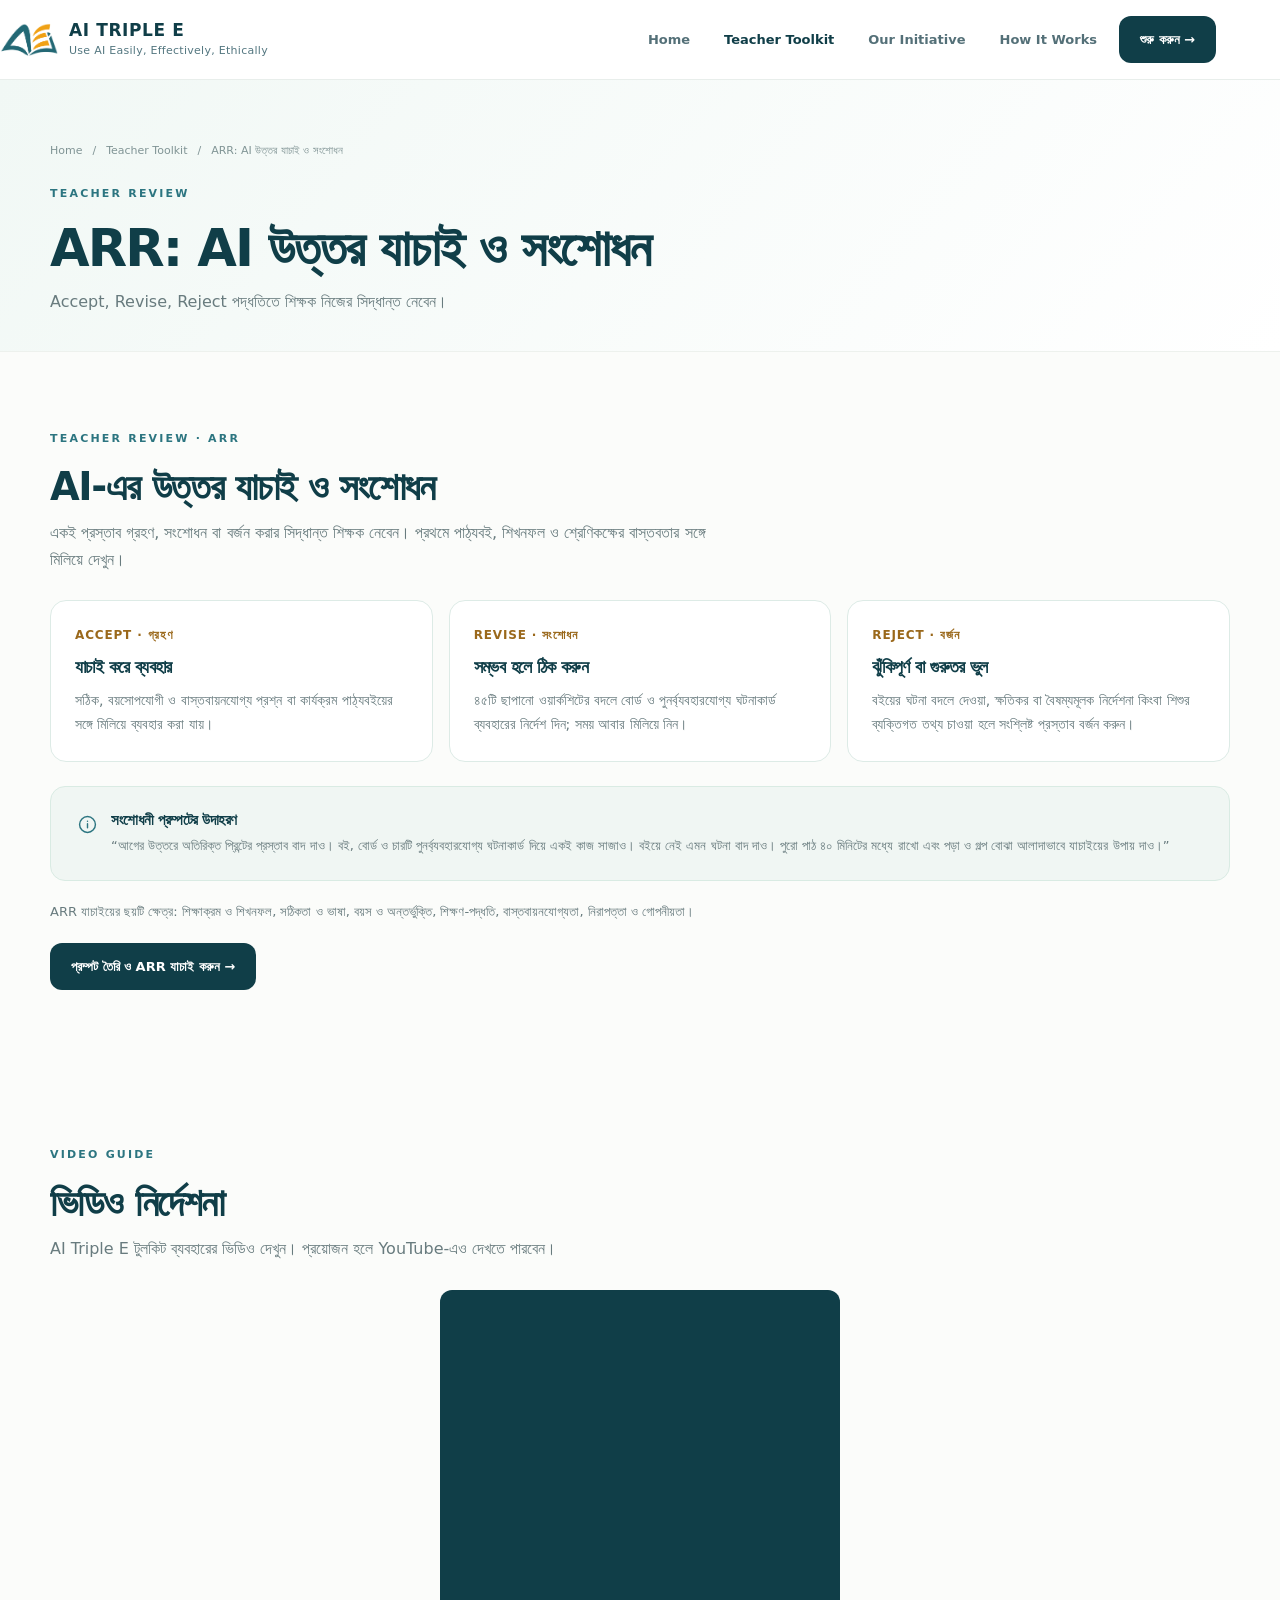
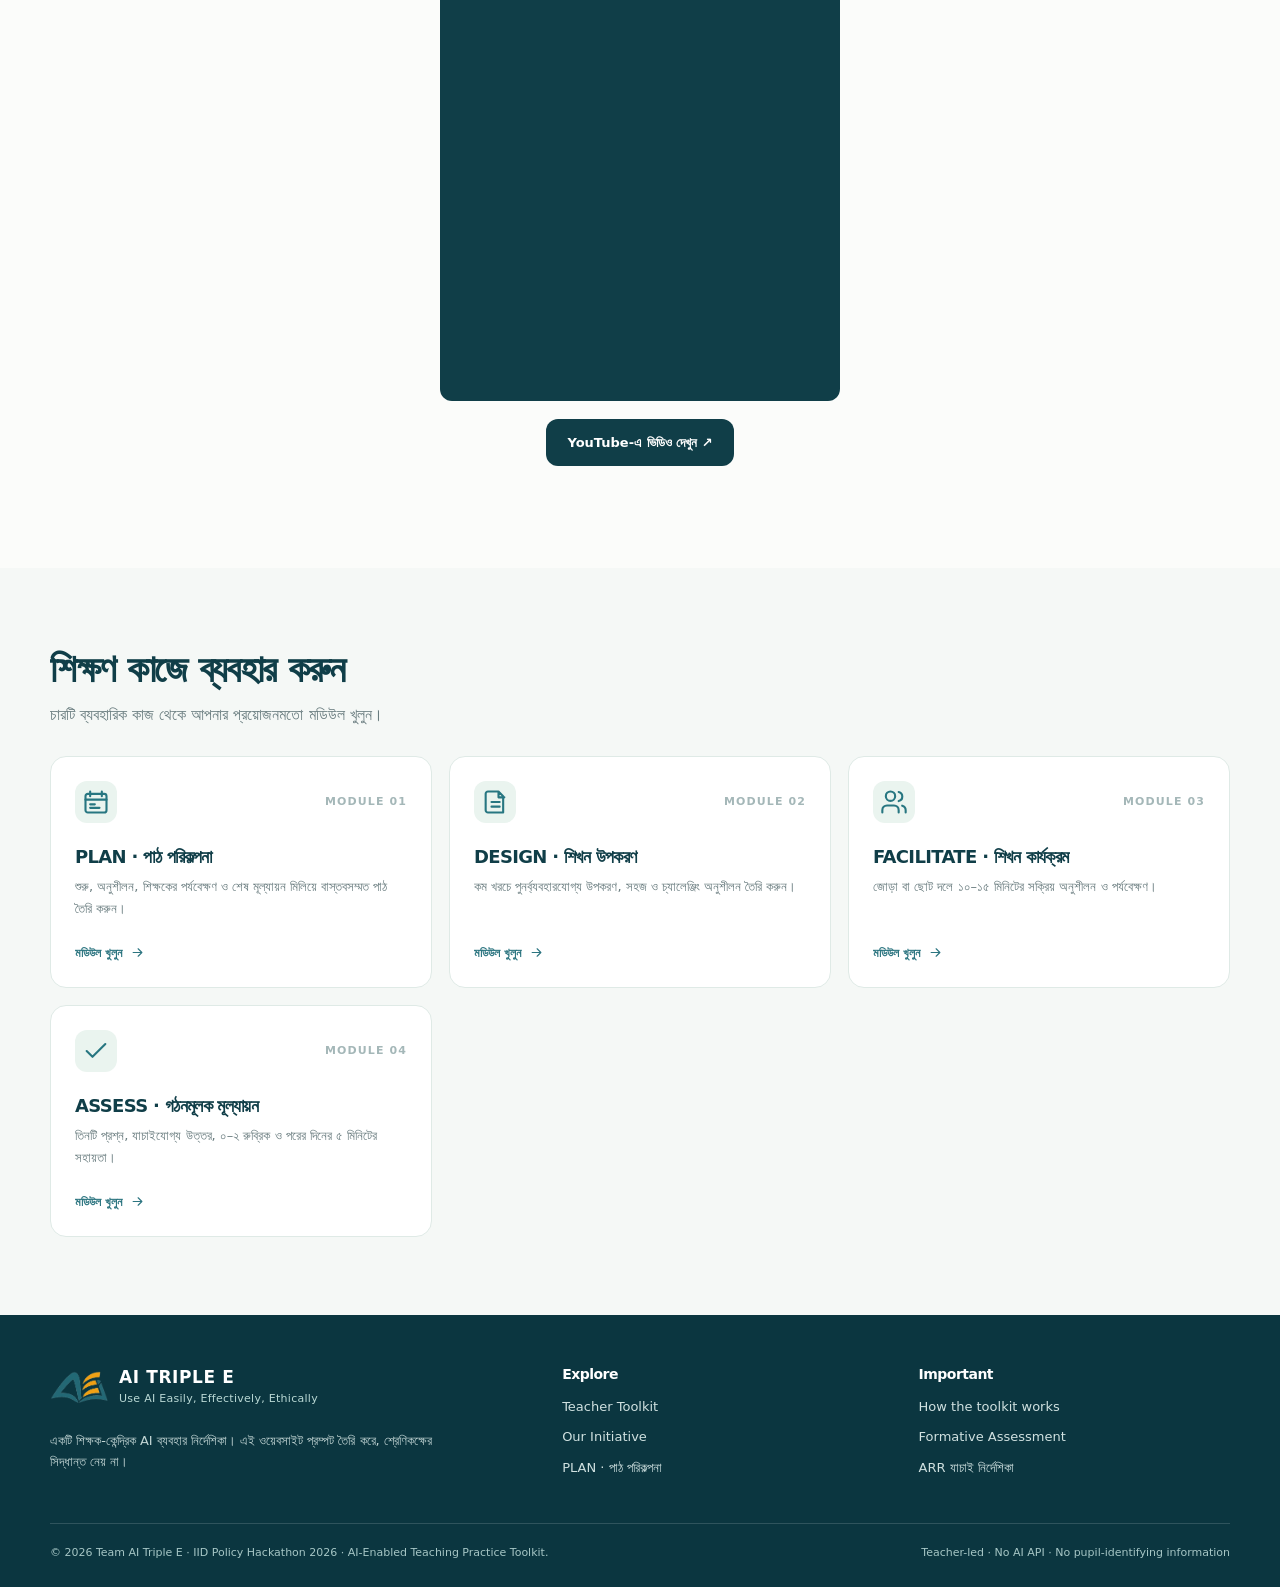
==== commit 3f02a992: "Update arr.html" ====
--- a/arr.html
+++ b/arr.html
@@ -1,20 +1,362 @@
-<!doctype html><html lang="bn"><head><meta charset="utf-8"/><meta content="width=device-width, initial-scale=1" name="viewport"/><meta content="#103e48" name="theme-color"/><meta content="AI Triple E: a teacher-led prompt toolkit for Bangladesh primary classrooms." name="description"/><title>ARR: AI উত্তর যাচাই ও সংশোধন | AI Triple E</title><link href="assets/img/logo-mark.png" rel="icon" type="image/png"/><link href="assets/css/site.css" rel="stylesheet"/></head><body><a href="#main" class="skip">মূল অংশে যান</a><header class="site-header"><div class="wrap--wide header-inner"><a aria-label="AI Triple E homepage" class="brand" href="index.html"><img alt="" class="brand-mark" src="assets/img/logo-mark.png"/><span class="brand-words"><strong>AI TRIPLE E</strong><small>Use AI Easily, Effectively, Ethically</small></span></a><nav aria-label="Main navigation" class="main-nav" id="main-nav"><a href="index.html">Home</a><a aria-current="page" href="toolkit.html">Teacher Toolkit</a><a href="initiative.html">Our Initiative</a><a href="toolkit.html#how">How It Works</a></nav><div class="header-actions"><a class="nav-btn" href="toolkit.html">শুরু করুন   →</a><button aria-controls="main-nav" aria-expanded="false" aria-label="Open menu" class="menu-btn" id="menu-toggle"></button></div></div></header><main id="main"><section class="page-head"><div class="wrap"><div class="breadcrumb"><a href="index.html">Home</a><span>/</span><a href="toolkit.html">Teacher Toolkit</a><span>/</span>ARR: AI উত্তর যাচাই ও সংশোধন</div><div class="eyebrow" style="margin-top:25px">TEACHER REVIEW</div><h1>ARR: AI উত্তর যাচাই ও সংশোধন</h1><p>Accept, Revise, Reject পদ্ধতিতে শিক্ষক নিজের সিদ্ধান্ত নেবেন।</p></div></section><section aria-labelledby="arr-revision-heading" class="section teacher-guidance" >
-<div class="wrap">
-<div class="section-head"><div>
-<div class="eyebrow">TEACHER REVIEW · ARR</div>
-<h2 id="arr-revision-heading">AI-এর উত্তর যাচাই ও সংশোধন</h2>
-<p>একই প্রস্তাব গ্রহণ, সংশোধন বা বর্জন করার সিদ্ধান্ত শিক্ষক নেবেন। প্রথমে পাঠ্যবই, শিখনফল ও শ্রেণিকক্ষের বাস্তবতার সঙ্গে মিলিয়ে দেখুন।</p>
-</div></div>
-<div class="teaching-guide-grid teaching-guide-grid--three">
-<div class="teaching-guide-card"><span>ACCEPT · গ্রহণ</span><h3>যাচাই করে ব্যবহার</h3><p>সঠিক, বয়সোপযোগী ও বাস্তবায়নযোগ্য প্রশ্ন বা কার্যক্রম পাঠ্যবইয়ের সঙ্গে মিলিয়ে ব্যবহার করা যায়।</p></div>
-<div class="teaching-guide-card"><span>REVISE · সংশোধন</span><h3>সম্ভব হলে ঠিক করুন</h3><p>৪৫টি ছাপানো ওয়ার্কশিটের বদলে বোর্ড ও পুনর্ব্যবহারযোগ্য ঘটনাকাড ব্যবহারের নির্দেশ দিন; সময় আবার মিলিয়ে নিন।</p></div>
-<div class="teaching-guide-card"><span>REJECT · বর্জন</span><h3>ঝুঁকিপূর্ণ বা গুরুতর ভুল</h3><p>বইয়ের ঘটনা বদলে দেওয়া, ক্ষতিকর বা বৈষম্যমূলক নির্দেশনা কিংবা শিশুর ব্যক্তিগত তথ্য চাওয়া হলে সংশ্লিষ্ট প্রস্তাব বর্জন করুন।</p></div>
-</div>
-<div class="info-panel" style="margin-top:24px"><span data-icon="info"></span><div>
-<h3>সংশোধনী প্রম্পটের উদাহরণ</h3>
-<p>“আগের উত্তরে অতিরিক্ত প্রিন্টের প্রস্তাব বাদ দাও। বই, বোর্ড ও চারটি পুনর্ব্যবহারযোগ্য ঘটনাকাড দিয়ে একই কাজ সাজাও। বইয়ে নেই এমন ঘটনা বাদ দাও। পুরো পাঠ ৪০ মিনিটের মধ্যে রাখো এবং পড়া ও গল্প বোঝা আলাদাভাবে যাচাইয়ের উপায় দাও।”</p>
-</div></div>
-<p class="teacher-guide-footnote">ARR যাচাইয়ের ছয়টি ক্ষেত্র: শিক্ষাক্রম ও শিখনফল, সঠিকতা ও ভাষা, বয়স ও অন্তর্ভুক্তি, শিক্ষণ-পদ্ধতি, বাস্তবায়নযোগ্যতা, নিরাপত্তা ও গোপনীয়তা।</p>
-<a class="btn btn--primary" href="assess.html">মূল্যায়ন মডিউল খুলুন →</a>
-</div>
-</section><section class="section surface-soft"><div class="wrap"><div class="section-head"><div><h2>শিক্ষণ কাজে ব্যবহার করুন</h2><p>চারটি ব্যবহারিক কাজ থেকে আপনার প্রয়োজনমতো মডিউল খুলুন।</p></div></div><div id="module-grid" class="modules-grid"></div></div></section></main><footer class="footer"><div class="wrap footer-main"><div><div class="brand" style="margin-bottom:20px"><img alt="" class="brand-mark" src="assets/img/logo-mark.png"><div class="brand-words"><strong style="color:#fff">AI TRIPLE E</strong><small style="color:#b9d8d4">Use AI Easily, Effectively, Ethically</small></div></img></div><p>একটি শিক্ষক-কেন্দ্রিক AI ব্যবহার নির্দেশিকা। এই ওয়েবসাইট প্রম্পট তৈরি করে, শ্রেণিকক্ষের সিদ্ধান্ত নেয় না।</p></div><div><h3>Explore</h3><a href="toolkit.html">Teacher Toolkit</a><a href="initiative.html">Our Initiative</a><a href="plan.html">PLAN · পাঠ পরিকল্পনা</a></div><div><h3>Important</h3><a href="toolkit.html#how">How the toolkit works</a><a href="assess.html">Formative Assessment</a><a href="arr.html">ARR যাচাই নির্দেশিকা</a></div></div><div class="wrap footer-bottom"><span>© <span data-current-year="">2026</span> Team AI Triple E · IID Policy Hackathon 2026 · AI-Enabled Teaching Practice Toolkit.</span><span>Teacher-led · No AI API · No pupil-identifying information</span></div></footer><script defer src="assets/js/data.js"></script><script defer src="assets/js/ui.js"></script></body></html>+
+<!doctype html>
+<html lang="bn">
+<head>
+  <meta charset="utf-8"/>
+  <meta content="width=device-width, initial-scale=1" name="viewport"/>
+  <meta content="#103e48" name="theme-color"/>
+  <meta content="AI Triple E: a teacher-led prompt toolkit for Bangladesh primary classrooms." name="description"/>
+
+  <title>ARR: AI উত্তর যাচাই ও সংশোধন | AI Triple E</title>
+
+  <link href="assets/img/logo-mark.png" rel="icon" type="image/png"/>
+  <link href="assets/css/site.css" rel="stylesheet"/>
+</head>
+
+<body>
+
+<a href="#main" class="skip">মূল অংশে যান</a>
+
+<header class="site-header">
+  <div class="wrap--wide header-inner">
+
+    <a aria-label="AI Triple E homepage" class="brand" href="index.html">
+      <img alt="" class="brand-mark" src="assets/img/logo-mark.png"/>
+      <span class="brand-words">
+        <strong>AI TRIPLE E</strong>
+        <small>Use AI Easily, Effectively, Ethically</small>
+      </span>
+    </a>
+
+    <nav aria-label="Main navigation" class="main-nav" id="main-nav">
+      <a href="index.html">Home</a>
+      <a aria-current="page" href="toolkit.html">Teacher Toolkit</a>
+      <a href="initiative.html">Our Initiative</a>
+      <a href="toolkit.html#how">How It Works</a>
+    </nav>
+
+    <div class="header-actions">
+      <a class="nav-btn" href="toolkit.html">শুরু করুন →</a>
+      <button
+        aria-controls="main-nav"
+        aria-expanded="false"
+        aria-label="Open menu"
+        class="menu-btn"
+        id="menu-toggle">
+      </button>
+    </div>
+
+  </div>
+</header>
+
+<main id="main">
+
+  <!-- PAGE HEADING -->
+
+  <section class="page-head">
+    <div class="wrap">
+
+      <div class="breadcrumb">
+        <a href="index.html">Home</a>
+        <span>/</span>
+        <a href="toolkit.html">Teacher Toolkit</a>
+        <span>/</span>
+        ARR: AI উত্তর যাচাই ও সংশোধন
+      </div>
+
+      <div class="eyebrow" style="margin-top:25px">
+        TEACHER REVIEW
+      </div>
+
+      <h1>ARR: AI উত্তর যাচাই ও সংশোধন</h1>
+
+      <p>
+        Accept, Revise, Reject পদ্ধতিতে শিক্ষক নিজের সিদ্ধান্ত নেবেন।
+      </p>
+
+    </div>
+  </section>
+
+
+  <!-- ARR GUIDE -->
+
+  <section
+    aria-labelledby="arr-revision-heading"
+    class="section teacher-guidance">
+
+    <div class="wrap">
+
+      <div class="section-head">
+        <div>
+
+          <div class="eyebrow">TEACHER REVIEW · ARR</div>
+
+          <h2 id="arr-revision-heading">
+            AI-এর উত্তর যাচাই ও সংশোধন
+          </h2>
+
+          <p>
+            একই প্রস্তাব গ্রহণ, সংশোধন বা বর্জন করার সিদ্ধান্ত
+            শিক্ষক নেবেন। প্রথমে পাঠ্যবই, শিখনফল ও
+            শ্রেণিকক্ষের বাস্তবতার সঙ্গে মিলিয়ে দেখুন।
+          </p>
+
+        </div>
+      </div>
+
+
+      <!-- ACCEPT / REVISE / REJECT -->
+
+      <div class="teaching-guide-grid teaching-guide-grid--three">
+
+        <div class="teaching-guide-card">
+          <span>ACCEPT · গ্রহণ</span>
+          <h3>যাচাই করে ব্যবহার</h3>
+          <p>
+            সঠিক, বয়সোপযোগী ও বাস্তবায়নযোগ্য প্রশ্ন বা
+            কার্যক্রম পাঠ্যবইয়ের সঙ্গে মিলিয়ে ব্যবহার করা যায়।
+          </p>
+        </div>
+
+        <div class="teaching-guide-card">
+          <span>REVISE · সংশোধন</span>
+          <h3>সম্ভব হলে ঠিক করুন</h3>
+          <p>
+            ৪৫টি ছাপানো ওয়ার্কশিটের বদলে বোর্ড ও
+            পুনর্ব্যবহারযোগ্য ঘটনাকার্ড ব্যবহারের নির্দেশ দিন;
+            সময় আবার মিলিয়ে নিন।
+          </p>
+        </div>
+
+        <div class="teaching-guide-card">
+          <span>REJECT · বর্জন</span>
+          <h3>ঝুঁকিপূর্ণ বা গুরুতর ভুল</h3>
+          <p>
+            বইয়ের ঘটনা বদলে দেওয়া, ক্ষতিকর বা বৈষম্যমূলক
+            নির্দেশনা কিংবা শিশুর ব্যক্তিগত তথ্য চাওয়া হলে
+            সংশ্লিষ্ট প্রস্তাব বর্জন করুন।
+          </p>
+        </div>
+
+      </div>
+
+
+      <!-- REVISION EXAMPLE -->
+
+      <div class="info-panel" style="margin-top:24px">
+
+        <span data-icon="info"></span>
+
+        <div>
+          <h3>সংশোধনী প্রম্পটের উদাহরণ</h3>
+
+          <p>
+            “আগের উত্তরে অতিরিক্ত প্রিন্টের প্রস্তাব বাদ দাও।
+            বই, বোর্ড ও চারটি পুনর্ব্যবহারযোগ্য ঘটনাকার্ড
+            দিয়ে একই কাজ সাজাও। বইয়ে নেই এমন ঘটনা
+            বাদ দাও। পুরো পাঠ ৪০ মিনিটের মধ্যে রাখো
+            এবং পড়া ও গল্প বোঝা আলাদাভাবে যাচাইয়ের
+            উপায় দাও।”
+          </p>
+        </div>
+
+      </div>
+
+
+      <!-- SIX ARR CRITERIA -->
+
+      <p class="teacher-guide-footnote">
+        ARR যাচাইয়ের ছয়টি ক্ষেত্র:
+        শিক্ষাক্রম ও শিখনফল,
+        সঠিকতা ও ভাষা,
+        বয়স ও অন্তর্ভুক্তি,
+        শিক্ষণ-পদ্ধতি,
+        বাস্তবায়নযোগ্যতা,
+        নিরাপত্তা ও গোপনীয়তা।
+      </p>
+
+      <a class="btn btn--primary" href="plan.html">
+        প্রম্পট তৈরি ও ARR যাচাই করুন →
+      </a>
+
+    </div>
+  </section>
+
+
+  <!-- YOUTUBE VIDEO SECTION -->
+
+  <section
+    class="section"
+    aria-labelledby="arr-video-heading">
+
+    <div class="wrap">
+
+      <div class="section-head">
+        <div>
+
+          <div class="eyebrow">VIDEO GUIDE</div>
+
+          <h2 id="arr-video-heading">
+            ভিডিও নির্দেশনা
+          </h2>
+
+          <p>
+            AI Triple E টুলকিট ব্যবহারের ভিডিও দেখুন।
+            প্রয়োজন হলে YouTube-এও দেখতে পারবেন।
+          </p>
+
+        </div>
+      </div>
+
+      <div
+        style="
+          max-width:400px;
+          margin:24px auto;
+          text-align:center;
+        ">
+
+        <iframe
+          src="https://www.youtube.com/embed/8xAp-rCmpXI"
+          title="AI Triple E ভিডিও নির্দেশনা"
+          style="
+            display:block;
+            width:100%;
+            aspect-ratio:9/16;
+            border:0;
+            border-radius:12px;
+            background:#103e48;
+          "
+          loading="lazy"
+          allow="accelerometer; autoplay; clipboard-write; encrypted-media; gyroscope; picture-in-picture; web-share"
+          allowfullscreen>
+        </iframe>
+
+        <a
+          class="btn btn--primary"
+          href="https://youtu.be/8xAp-rCmpXI"
+          target="_blank"
+          rel="noopener noreferrer"
+          style="margin-top:18px;">
+
+          YouTube-এ ভিডিও দেখুন ↗
+
+        </a>
+
+      </div>
+
+    </div>
+  </section>
+
+
+  <!-- OTHER MODULES -->
+
+  <section class="section surface-soft">
+
+    <div class="wrap">
+
+      <div class="section-head">
+        <div>
+
+          <h2>শিক্ষণ কাজে ব্যবহার করুন</h2>
+
+          <p>
+            চারটি ব্যবহারিক কাজ থেকে আপনার প্রয়োজনমতো
+            মডিউল খুলুন।
+          </p>
+
+        </div>
+      </div>
+
+      <div id="module-grid" class="modules-grid"></div>
+
+    </div>
+  </section>
+
+</main>
+
+
+<!-- FOOTER -->
+
+<footer class="footer">
+
+  <div class="wrap footer-main">
+
+    <div>
+
+      <div class="brand" style="margin-bottom:20px">
+
+        <img
+          alt=""
+          class="brand-mark"
+          src="assets/img/logo-mark.png"/>
+
+        <div class="brand-words">
+
+          <strong style="color:#fff">
+            AI TRIPLE E
+          </strong>
+
+          <small style="color:#b9d8d4">
+            Use AI Easily, Effectively, Ethically
+          </small>
+
+        </div>
+      </div>
+
+      <p>
+        একটি শিক্ষক-কেন্দ্রিক AI ব্যবহার নির্দেশিকা।
+        এই ওয়েবসাইট প্রম্পট তৈরি করে,
+        শ্রেণিকক্ষের সিদ্ধান্ত নেয় না।
+      </p>
+
+    </div>
+
+
+    <div>
+
+      <h3>Explore</h3>
+
+      <a href="toolkit.html">Teacher Toolkit</a>
+      <a href="initiative.html">Our Initiative</a>
+      <a href="plan.html">PLAN · পাঠ পরিকল্পনা</a>
+
+    </div>
+
+
+    <div>
+
+      <h3>Important</h3>
+
+      <a href="toolkit.html#how">How the toolkit works</a>
+      <a href="assess.html">Formative Assessment</a>
+      <a href="arr.html">ARR যাচাই নির্দেশিকা</a>
+
+    </div>
+
+  </div>
+
+
+  <div class="wrap footer-bottom">
+
+    <span>
+      © <span data-current-year>2026</span>
+      Team AI Triple E · IID Policy Hackathon 2026 ·
+      AI-Enabled Teaching Practice Toolkit.
+    </span>
+
+    <span>
+      Teacher-led · No AI API · No pupil-identifying information
+    </span>
+
+  </div>
+
+</footer>
+
+
+<!-- EXISTING WEBSITE SCRIPTS -->
+
+<script defer src="assets/js/data.js"></script>
+<script defer src="assets/js/ui.js"></script>
+
+</body>
+</html>
--- a/assets/css/site.css
+++ b/assets/css/site.css
@@ -45,3 +45,21 @@
 .rctc-prompt-result{background:#fff;max-width:850px;border:1px solid #d7e4df;padding:26px;border-radius:16px;margin:22px auto 0}
 .rctc-prompt-result .prompt-textarea{min-height:320px;margin-top:12px}
 @media(max-width:520px){.prompt-textarea{font-size:13px;min-height:350px}.rctc-prompt-result{padding:17px}}
+
+/* Responsive tutorial video integration */
+.guide-placeholder{display:block}
+.guide-placeholder #video-message{display:block;line-height:1.7;margin-bottom:8px}
+.guide-placeholder #video-message[hidden]{display:none}
+.module-video{width:100%;margin-top:4px}
+.video-embed-block{width:100%;max-width:760px;margin:0 auto}
+.video-embed-block iframe{display:block;width:100%;aspect-ratio:16/9;height:auto;border:0;border-radius:10px;background:#122f37}
+.video-youtube-link{display:inline-block;margin-top:12px;color:#165a69;font-weight:700;text-decoration:underline;text-underline-offset:3px}
+.video-sample-label{font-weight:700;color:#7a5810}
+.rctc-video-box{margin:22px 0;padding:20px;background:#f7fbfa;border:1px solid #d8e6e1;border-radius:14px}
+.rctc-video-box summary{cursor:pointer;color:#174b54;font-weight:800}
+.rctc-video-body{padding-top:17px}
+.rctc-video-status{font-size:13px;color:#55777e;margin-bottom:14px}
+@media (max-width:520px){.rctc-video-box{padding:15px}}
+
+/* Portrait mobile-screen recording: retain comfortable player size on desktop */
+.video-embed-block.is-portrait iframe{aspect-ratio:9/16;max-width:340px;max-height:600px;margin-left:auto;margin-right:auto}
